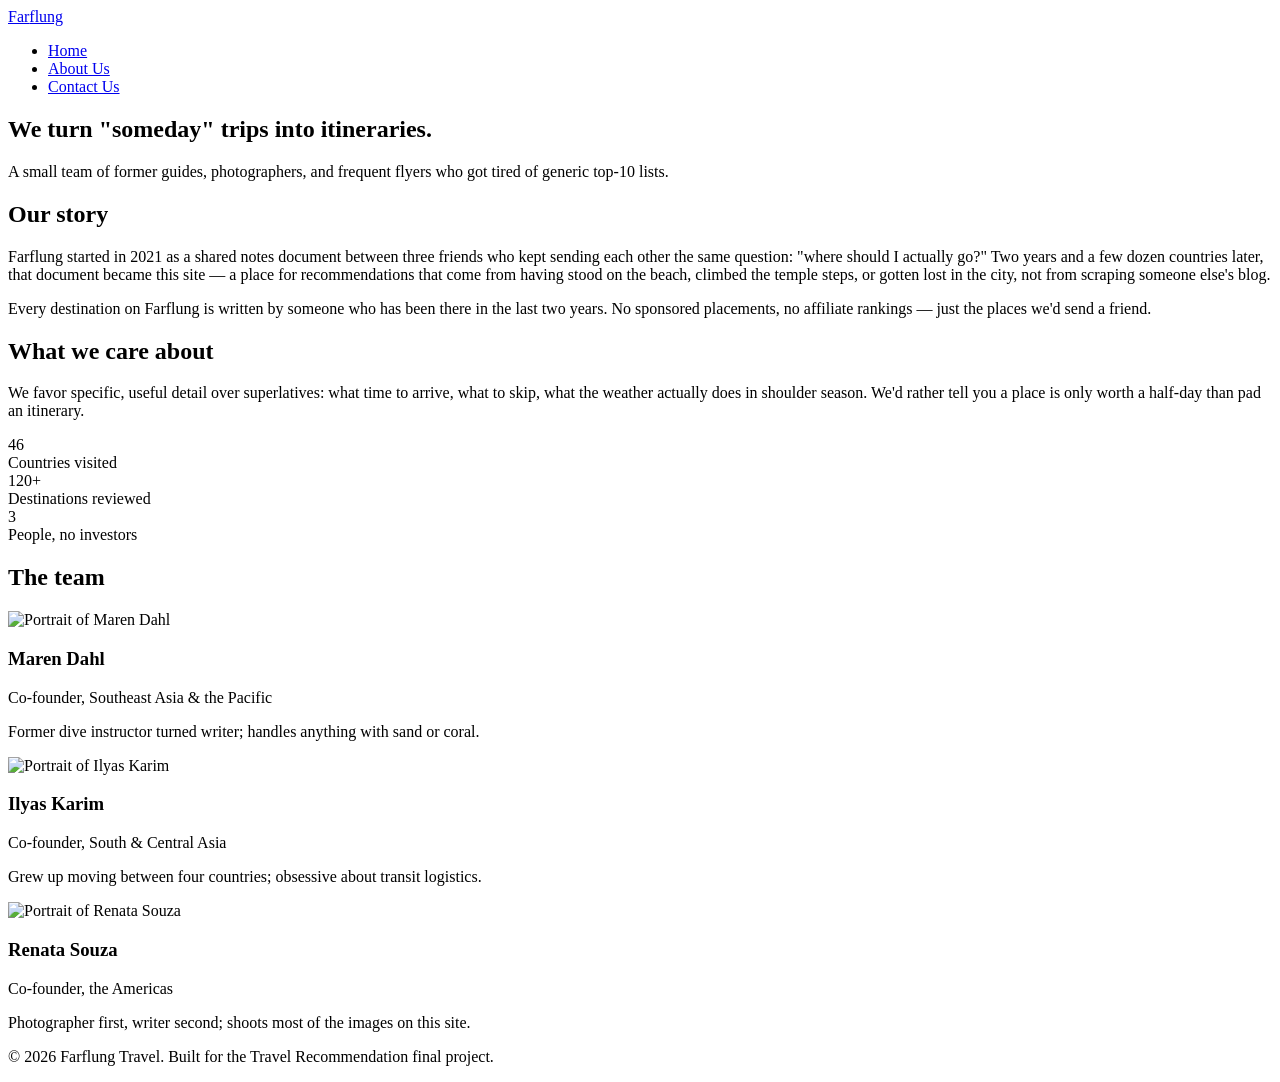
==== about.html @ 84e4c2d1 "Add files via upload" ====
<!DOCTYPE html>
<html lang="en">
<head>
<meta charset="UTF-8">
<meta name="viewport" content="width=device-width, initial-scale=1.0">
<title>About Us | Farflung Travel</title>
<link rel="stylesheet" href="css/style.css">
</head>
<body>

  <header class="site-header">
    <div class="nav-wrap">
      <a href="index.html" class="brand">Far<span>flung</span></a>
      <ul class="menu">
        <li><a href="index.html">Home</a></li>
        <li><a href="about.html" class="active">About Us</a></li>
        <li><a href="contact.html">Contact Us</a></li>
      </ul>
    </div>
  </header>

  <section class="page-hero">
    <div class="page-hero-inner">
      <h1>We turn "someday" trips into itineraries.</h1>
      <p>A small team of former guides, photographers, and frequent flyers who got tired of generic top-10 lists.</p>
    </div>
  </section>

  <section class="content-section">
    <div class="two-col">
      <div>
        <h2>Our story</h2>
        <p>
          Farflung started in 2021 as a shared notes document between three
          friends who kept sending each other the same question: "where
          should I actually go?" Two years and a few dozen countries later,
          that document became this site — a place for recommendations
          that come from having stood on the beach, climbed the temple
          steps, or gotten lost in the city, not from scraping someone
          else's blog.
        </p>
        <p>
          Every destination on Farflung is written by someone who has been
          there in the last two years. No sponsored placements, no
          affiliate rankings — just the places we'd send a friend.
        </p>
      </div>
      <div>
        <h2>What we care about</h2>
        <p>
          We favor specific, useful detail over superlatives: what time to
          arrive, what to skip, what the weather actually does in shoulder
          season. We'd rather tell you a place is only worth a half-day
          than pad an itinerary.
        </p>
        <div class="stats-row">
          <div class="stat">
            <div class="num">46</div>
            <div class="label">Countries visited</div>
          </div>
          <div class="stat">
            <div class="num">120+</div>
            <div class="label">Destinations reviewed</div>
          </div>
          <div class="stat">
            <div class="num">3</div>
            <div class="label">People, no investors</div>
          </div>
        </div>
      </div>
    </div>
  </section>

  <section class="content-section">
    <h2>The team</h2>
    <div class="team-grid">
      <div class="team-card">
        <img src="https://images.unsplash.com/photo-1544005313-94ddf0286df2?w=200&q=80&auto=format" alt="Portrait of Maren Dahl">
        <h3>Maren Dahl</h3>
        <p class="role">Co-founder, Southeast Asia &amp; the Pacific</p>
        <p>Former dive instructor turned writer; handles anything with sand or coral.</p>
      </div>
      <div class="team-card">
        <img src="https://images.unsplash.com/photo-1500648767791-00dcc994a43e?w=200&q=80&auto=format" alt="Portrait of Ilyas Karim">
        <h3>Ilyas Karim</h3>
        <p class="role">Co-founder, South &amp; Central Asia</p>
        <p>Grew up moving between four countries; obsessive about transit logistics.</p>
      </div>
      <div class="team-card">
        <img src="https://images.unsplash.com/photo-1546456073-92b9f0a8d413?w=200&q=80&auto=format" alt="Portrait of Renata Souza">
        <h3>Renata Souza</h3>
        <p class="role">Co-founder, the Americas</p>
        <p>Photographer first, writer second; shoots most of the images on this site.</p>
      </div>
    </div>
  </section>

  <footer class="site-footer">
    <p>&copy; 2026 Farflung Travel. Built for the Travel Recommendation final project.</p>
  </footer>

  <script src="js/script.js"></script>
</body>
</html>
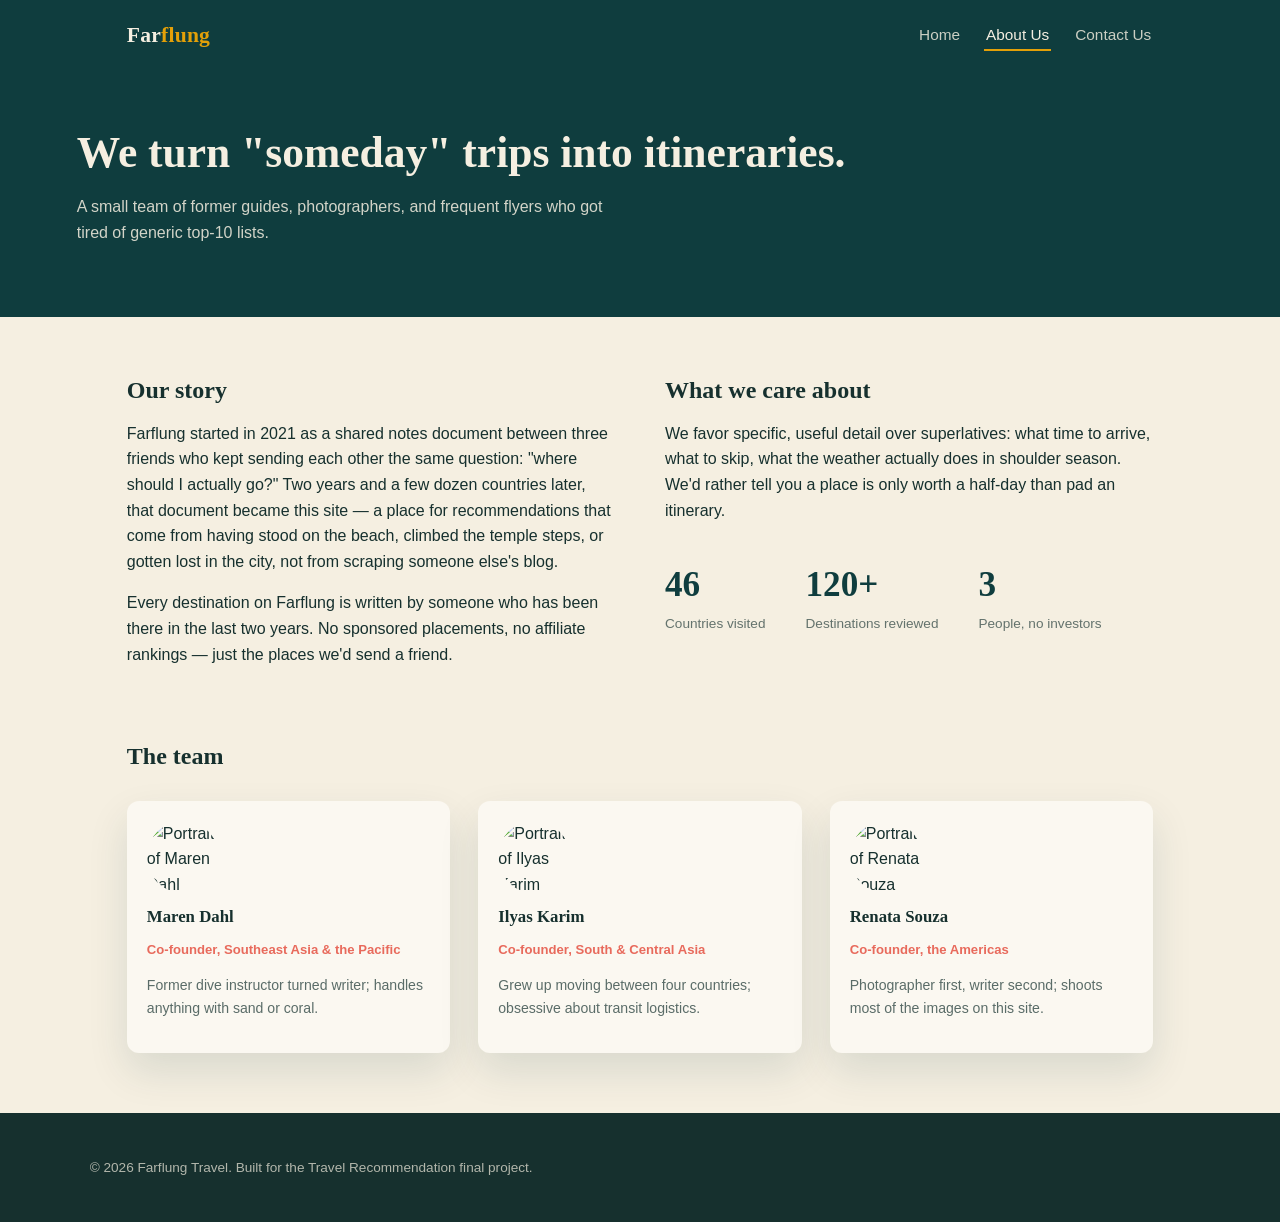
==== commit 0b7981e8: "Update about.html" ====
--- a/about.html
+++ b/about.html
@@ -4,7 +4,7 @@
 <meta charset="UTF-8">
 <meta name="viewport" content="width=device-width, initial-scale=1.0">
 <title>About Us | Farflung Travel</title>
-<link rel="stylesheet" href="css/style.css">
+<link rel="stylesheet" href="style.css">
 </head>
 <body>
 
@@ -99,6 +99,6 @@
     <p>&copy; 2026 Farflung Travel. Built for the Travel Recommendation final project.</p>
   </footer>
 
-  <script src="js/script.js"></script>
+  <script src="script.js"></script>
 </body>
 </html>
--- a/style.css
+++ b/style.css
@@ -0,0 +1,570 @@
+@import url('https://fonts.googleapis.com/css2?family=Fraunces:opsz,wght@9..144,400;9..144,500;9..144,600;9..144,700&family=Work+Sans:wght@400;500;600&display=swap');
+
+:root {
+  --teal-deep: #0f3d3e;
+  --teal-ink: #16302e;
+  --sand: #f5efe1;
+  --sand-card: #fbf8f1;
+  --saffron: #e3a008;
+  --coral: #e86a5c;
+  --line: rgba(22, 48, 46, 0.14);
+  --shadow: 0 18px 40px rgba(15, 61, 62, 0.12);
+}
+
+* {
+  box-sizing: border-box;
+}
+
+html {
+  scroll-behavior: smooth;
+}
+
+body {
+  margin: 0;
+  font-family: 'Work Sans', sans-serif;
+  color: var(--teal-ink);
+  background: var(--sand);
+  line-height: 1.6;
+}
+
+h1, h2, h3 {
+  font-family: 'Fraunces', serif;
+  margin: 0 0 0.4em;
+  line-height: 1.15;
+  font-weight: 600;
+}
+
+p {
+  max-width: 62ch;
+}
+
+a {
+  color: inherit;
+}
+
+img {
+  max-width: 100%;
+  display: block;
+}
+
+/* ===== Nav ===== */
+.site-header {
+  background: var(--teal-deep);
+  color: var(--sand);
+  position: sticky;
+  top: 0;
+  z-index: 50;
+}
+
+.nav-wrap {
+  max-width: 1180px;
+  margin: 0 auto;
+  padding: 18px 6%;
+  display: flex;
+  align-items: center;
+  gap: 28px;
+  flex-wrap: wrap;
+}
+
+.brand {
+  font-family: 'Fraunces', serif;
+  font-size: 1.35rem;
+  font-weight: 700;
+  letter-spacing: 0.01em;
+  color: var(--sand);
+  text-decoration: none;
+  margin-right: auto;
+}
+
+.brand span {
+  color: var(--saffron);
+}
+
+.menu {
+  list-style: none;
+  display: flex;
+  gap: 22px;
+  margin: 0;
+  padding: 0;
+}
+
+.menu a {
+  color: rgba(245, 239, 225, 0.82);
+  text-decoration: none;
+  font-size: 0.96rem;
+  padding: 6px 2px;
+  border-bottom: 2px solid transparent;
+  transition: color 0.2s ease, border-color 0.2s ease;
+}
+
+.menu a:hover,
+.menu a.active {
+  color: var(--sand);
+  border-bottom-color: var(--saffron);
+}
+
+.search-form {
+  display: flex;
+  gap: 8px;
+  align-items: center;
+}
+
+.search-form input[type="text"] {
+  padding: 9px 14px;
+  border-radius: 999px;
+  border: 1px solid rgba(245, 239, 225, 0.3);
+  background: rgba(245, 239, 225, 0.08);
+  color: var(--sand);
+  font-family: 'Work Sans', sans-serif;
+  font-size: 0.92rem;
+  width: 190px;
+}
+
+.search-form input[type="text"]::placeholder {
+  color: rgba(245, 239, 225, 0.55);
+}
+
+.search-form input[type="text"]:focus {
+  outline: 2px solid var(--saffron);
+  outline-offset: 1px;
+  background: rgba(245, 239, 225, 0.14);
+}
+
+.btn {
+  font-family: 'Work Sans', sans-serif;
+  font-size: 0.88rem;
+  font-weight: 600;
+  border-radius: 999px;
+  padding: 9px 18px;
+  border: none;
+  cursor: pointer;
+  transition: transform 0.15s ease, background 0.2s ease;
+}
+
+.btn:active {
+  transform: scale(0.97);
+}
+
+.btn-primary {
+  background: var(--saffron);
+  color: var(--teal-ink);
+}
+
+.btn-primary:hover {
+  background: #f0ad1e;
+}
+
+.btn-ghost {
+  background: transparent;
+  color: var(--sand);
+  border: 1px solid rgba(245, 239, 225, 0.4);
+}
+
+.btn-ghost:hover {
+  border-color: var(--sand);
+}
+
+/* ===== Hero ===== */
+.hero {
+  background: var(--teal-deep);
+  color: var(--sand);
+  padding: 64px 6% 90px;
+}
+
+.hero-inner {
+  max-width: 1180px;
+  margin: 0 auto;
+  display: grid;
+  grid-template-columns: 1.1fr 0.9fr;
+  gap: 48px;
+  align-items: center;
+}
+
+.stamp {
+  display: inline-flex;
+  align-items: center;
+  justify-content: center;
+  width: 92px;
+  height: 92px;
+  border: 2px dashed var(--saffron);
+  border-radius: 50%;
+  transform: rotate(-8deg);
+  font-family: 'Fraunces', serif;
+  font-size: 0.72rem;
+  letter-spacing: 0.08em;
+  text-align: center;
+  color: var(--saffron);
+  margin-bottom: 22px;
+  padding: 8px;
+}
+
+.hero h1 {
+  font-size: clamp(2.4rem, 4vw, 3.6rem);
+  max-width: 14ch;
+}
+
+.hero p.lede {
+  font-size: 1.08rem;
+  color: rgba(245, 239, 225, 0.86);
+  max-width: 46ch;
+  margin-bottom: 0;
+}
+
+.hero-art {
+  position: relative;
+}
+
+.hero-art img {
+  border-radius: 14px;
+  box-shadow: var(--shadow);
+  transform: rotate(2deg);
+}
+
+/* ===== Search section ===== */
+.search-section {
+  max-width: 1180px;
+  margin: -46px auto 0;
+  padding: 0 6% 60px;
+}
+
+.search-panel {
+  background: var(--sand-card);
+  border-radius: 18px;
+  box-shadow: var(--shadow);
+  padding: 28px 30px;
+  display: flex;
+  flex-wrap: wrap;
+  gap: 18px;
+  align-items: center;
+  justify-content: space-between;
+}
+
+.search-panel .hint {
+  margin: 0;
+  font-size: 0.92rem;
+  color: rgba(22, 48, 46, 0.65);
+}
+
+.search-panel .search-form input[type="text"] {
+  color: var(--teal-ink);
+  border: 1px solid var(--line);
+  background: #fff;
+  width: 260px;
+}
+
+.search-panel .search-form input[type="text"]::placeholder {
+  color: rgba(22, 48, 46, 0.4);
+}
+
+.search-panel .btn-ghost {
+  color: var(--teal-ink);
+  border-color: var(--line);
+}
+
+/* ===== Results ===== */
+.results-section {
+  max-width: 1180px;
+  margin: 0 auto;
+  padding: 0 6% 90px;
+  min-height: 140px;
+}
+
+.results-heading {
+  font-size: 1.1rem;
+  margin-bottom: 20px;
+  color: rgba(22, 48, 46, 0.7);
+}
+
+.results-grid {
+  display: grid;
+  grid-template-columns: repeat(auto-fit, minmax(280px, 1fr));
+  gap: 26px;
+}
+
+.postcard {
+  background: var(--sand-card);
+  border-radius: 4px;
+  box-shadow: var(--shadow);
+  overflow: hidden;
+  transition: transform 0.2s ease;
+  border: 1px solid var(--line);
+}
+
+.postcard:nth-child(even) {
+  transform: rotate(0.6deg);
+}
+
+.postcard:nth-child(odd) {
+  transform: rotate(-0.6deg);
+}
+
+.postcard:hover {
+  transform: rotate(0deg) translateY(-4px);
+}
+
+.postcard img {
+  width: 100%;
+  height: 190px;
+  object-fit: cover;
+}
+
+.postcard-body {
+  padding: 20px 22px 24px;
+}
+
+.postcard-badge {
+  display: inline-block;
+  font-size: 0.72rem;
+  letter-spacing: 0.06em;
+  font-weight: 600;
+  color: var(--coral);
+  border: 1px solid var(--coral);
+  border-radius: 999px;
+  padding: 3px 10px;
+  margin-bottom: 10px;
+}
+
+.postcard h3 {
+  font-size: 1.2rem;
+  margin-bottom: 8px;
+}
+
+.postcard p {
+  font-size: 0.93rem;
+  color: rgba(22, 48, 46, 0.75);
+  margin-bottom: 16px;
+}
+
+.postcard .btn-primary {
+  padding: 8px 16px;
+  font-size: 0.85rem;
+}
+
+.empty-state,
+.no-results {
+  text-align: center;
+  padding: 40px 20px;
+  color: rgba(22, 48, 46, 0.55);
+  font-size: 0.98rem;
+}
+
+/* ===== Generic page sections (About / Contact) ===== */
+.page-hero {
+  background: var(--teal-deep);
+  color: var(--sand);
+  padding: 56px 6%;
+}
+
+.page-hero-inner {
+  max-width: 1180px;
+  margin: 0 auto;
+}
+
+.page-hero h1 {
+  font-size: clamp(2rem, 3.4vw, 2.8rem);
+}
+
+.page-hero p {
+  color: rgba(245, 239, 225, 0.85);
+}
+
+.content-section {
+  max-width: 1180px;
+  margin: 0 auto;
+  padding: 60px 6%;
+}
+
+.content-section + .content-section {
+  padding-top: 0;
+}
+
+.two-col {
+  display: grid;
+  grid-template-columns: 1fr 1fr;
+  gap: 50px;
+  align-items: start;
+}
+
+.team-grid {
+  display: grid;
+  grid-template-columns: repeat(auto-fit, minmax(220px, 1fr));
+  gap: 28px;
+  margin-top: 30px;
+}
+
+.team-card {
+  background: var(--sand-card);
+  border-radius: 12px;
+  padding: 20px;
+  box-shadow: var(--shadow);
+  text-align: left;
+}
+
+.team-card img {
+  width: 72px;
+  height: 72px;
+  border-radius: 50%;
+  object-fit: cover;
+  margin-bottom: 14px;
+}
+
+.team-card h3 {
+  font-size: 1.05rem;
+  margin-bottom: 2px;
+}
+
+.team-card .role {
+  font-size: 0.82rem;
+  color: var(--coral);
+  font-weight: 600;
+  margin-bottom: 10px;
+}
+
+.team-card p {
+  font-size: 0.88rem;
+  color: rgba(22, 48, 46, 0.7);
+}
+
+.stats-row {
+  display: flex;
+  gap: 40px;
+  margin-top: 34px;
+  flex-wrap: wrap;
+}
+
+.stat .num {
+  font-family: 'Fraunces', serif;
+  font-size: 2.2rem;
+  color: var(--teal-deep);
+  font-weight: 700;
+}
+
+.stat .label {
+  font-size: 0.85rem;
+  color: rgba(22, 48, 46, 0.65);
+}
+
+/* ===== Contact page ===== */
+.contact-grid {
+  display: grid;
+  grid-template-columns: 0.9fr 1.1fr;
+  gap: 50px;
+}
+
+.contact-info-item {
+  margin-bottom: 26px;
+}
+
+.contact-info-item h3 {
+  font-size: 0.95rem;
+  text-transform: none;
+  margin-bottom: 4px;
+  color: var(--teal-deep);
+}
+
+.contact-info-item p {
+  margin: 0;
+  color: rgba(22, 48, 46, 0.72);
+}
+
+.contact-form {
+  background: var(--sand-card);
+  border-radius: 16px;
+  box-shadow: var(--shadow);
+  padding: 34px;
+}
+
+.form-row {
+  margin-bottom: 20px;
+  display: flex;
+  flex-direction: column;
+  gap: 6px;
+}
+
+.form-row label {
+  font-size: 0.88rem;
+  font-weight: 600;
+  color: var(--teal-ink);
+}
+
+.form-row input,
+.form-row textarea {
+  padding: 11px 14px;
+  border-radius: 8px;
+  border: 1px solid var(--line);
+  font-family: 'Work Sans', sans-serif;
+  font-size: 0.95rem;
+  background: #fff;
+  color: var(--teal-ink);
+}
+
+.form-row input:focus,
+.form-row textarea:focus {
+  outline: 2px solid var(--saffron);
+  outline-offset: 1px;
+}
+
+.form-note {
+  font-size: 0.85rem;
+  color: rgba(22, 48, 46, 0.6);
+  margin-top: 14px;
+}
+
+.form-success {
+  display: none;
+  margin-top: 16px;
+  padding: 12px 16px;
+  background: rgba(227, 160, 8, 0.15);
+  border: 1px solid var(--saffron);
+  border-radius: 8px;
+  font-size: 0.9rem;
+}
+
+.form-success.visible {
+  display: block;
+}
+
+/* ===== Footer ===== */
+.site-footer {
+  background: var(--teal-ink);
+  color: rgba(245, 239, 225, 0.7);
+  padding: 30px 6%;
+  text-align: center;
+  font-size: 0.85rem;
+}
+
+/* ===== Responsive ===== */
+@media (max-width: 860px) {
+  .hero-inner,
+  .two-col,
+  .contact-grid {
+    grid-template-columns: 1fr;
+  }
+
+  .hero-art {
+    order: -1;
+  }
+
+  .search-panel {
+    flex-direction: column;
+    align-items: stretch;
+  }
+
+  .search-panel .search-form {
+    flex-direction: column;
+    align-items: stretch;
+  }
+
+  .search-panel .search-form input[type="text"] {
+    width: 100%;
+  }
+
+  .nav-wrap {
+    flex-direction: column;
+    align-items: flex-start;
+  }
+
+  .search-form input[type="text"] {
+    width: 150px;
+  }
+}
